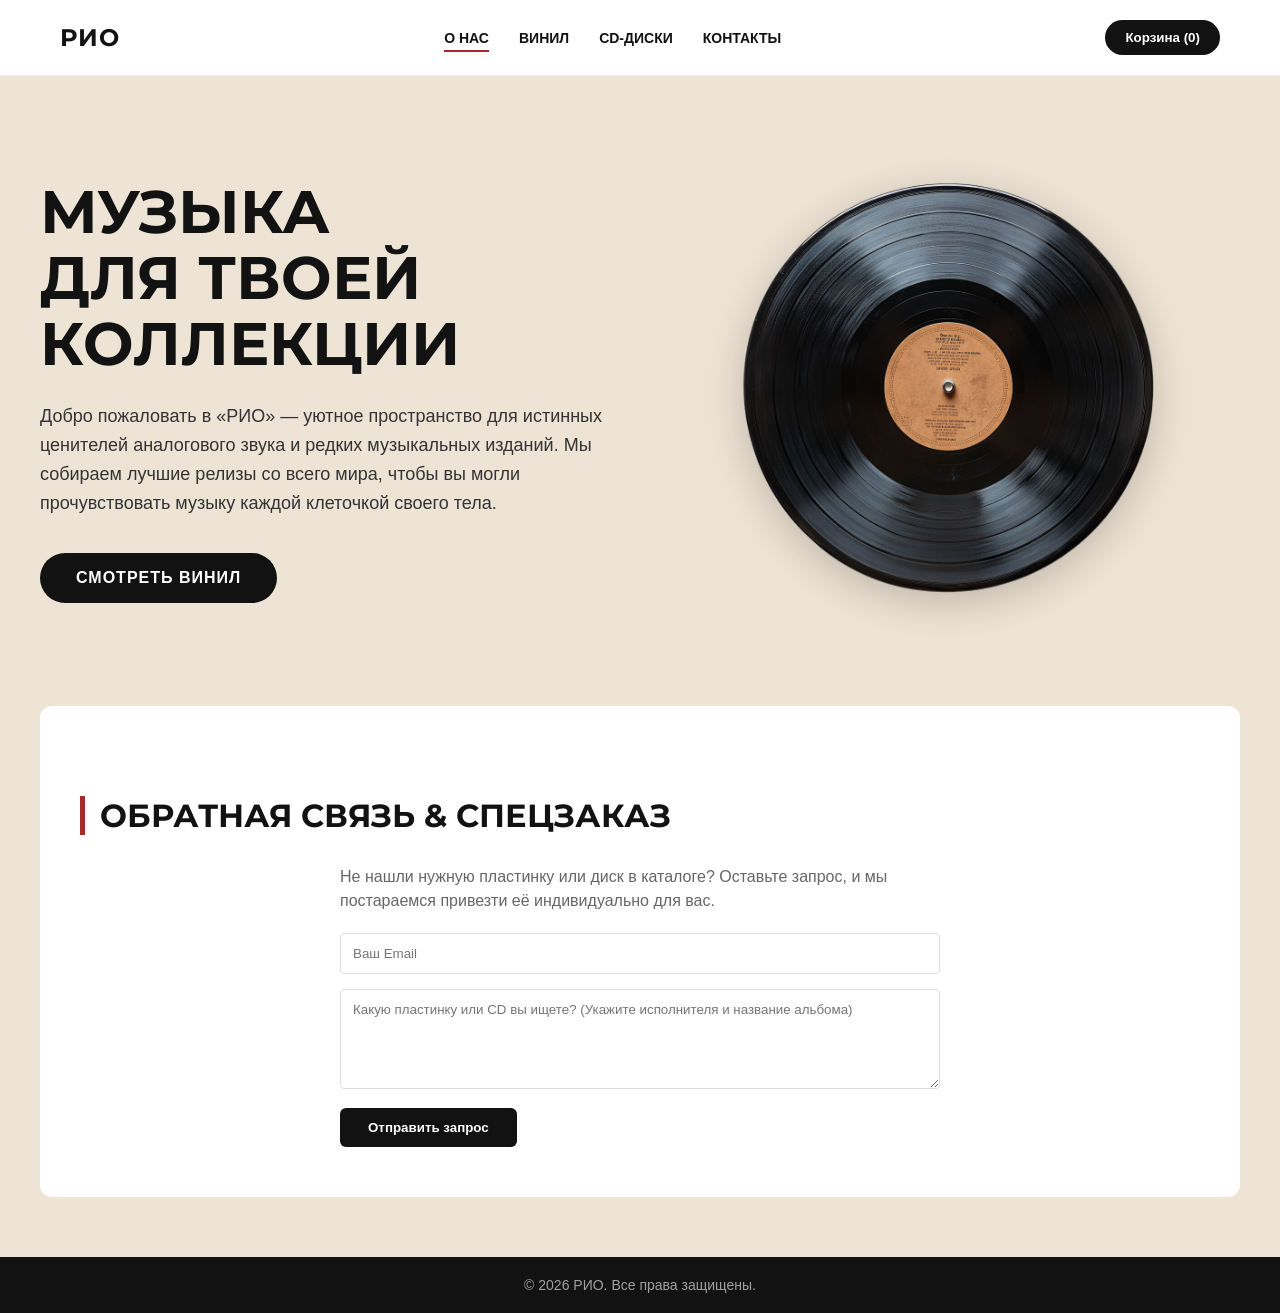
==== index.html @ 832f5e19 "Add files via upload" ====
<!DOCTYPE html>
<html lang="ru">
<head>
    <meta charset="UTF-8">
    <meta name="viewport" content="width=device-width, initial-scale=1.0">
    <title>РИО | О нас</title>
    <link rel="stylesheet" href="style.css">
</head>
<body class="page">
    <header class="header">
        <div class="header__container container">
            <a href="index.html" class="header__logo">РИО</a>
            <nav class="header__nav">
                <ul class="header__list">
                    <li><a href="index.html" class="header__link header__link--active">О нас</a></li>
                    <li><a href="vinyl.html" class="header__link">Винил</a></li>
                    <li><a href="cds.html" class="header__link">CD-диски</a></li>
                    <li><a href="contacts.html" class="header__link">Контакты</a></li>
                </ul>
            </nav>
            <button class="header__cart-btn" id="cart-open-btn">
                Корзина (<span id="cart-counter">0</span>)
            </button>
        </div>
    </header>

    <main>
        <section class="hero container">
            <div class="hero__content">
                <h1 class="hero__title">Музыка <br> Для твоей <br> коллекции</h1>
                <p class="hero__text">
                    Добро пожаловать в «РИО» — уютное пространство для истинных ценителей аналогового звука и редких музыкальных изданий. 
                    Мы собираем лучшие релизы со всего мира, чтобы вы могли прочувствовать музыку каждой клеточкой своего тела.
                </p>
                <a href="vinyl.html" class="btn btn--hero">Смотреть винил</a>
            </div>
            <div class="hero__visual">
                <img src="hero-vinyl.png" alt="Vinyl" class="hero__img">
            </div>
        </section>

        <section class="feedback container">
            <h2 class="section-title">Обратная связь & Спецзаказ</h2>
            <div class="feedback__wrapper">
                <p class="feedback__descr">Не нашли нужную пластинку или диск в каталоге? Оставьте запрос, и мы постараемся привезти её индивидуально для вас.</p>
                <form class="feedback-form" id="feedback-form">
                    <input type="email" placeholder="Ваш Email" class="feedback-form__input" required>
                    <textarea placeholder="Какую пластинку или CD вы ищете? (Укажите исполнителя и название альбома)" class="feedback-form__input feedback-form__textarea" required></textarea>
                    <button type="submit" class="btn">Отправить запрос</button>
                </form>
            </div>
        </section>
    </main>

    <div class="modal" id="cart-modal">
        <div class="modal__content">
            <button class="modal__close" id="cart-close-btn">&times;</button>
            <h2 class="modal__title">Ваша корзина</h2>
            <div class="modal__items" id="modal-items-list"></div>
            <div class="modal__total">Итого: <span id="modal-total-price">0</span> ₽</div>
            
            <form class="order-form" id="order-form">
                <h3 class="order-form__title">Оформление заказа</h3>
                <div class="order-form__group">
                    <label>Как заберете?</label>
                    <select id="delivery-select" class="order-form__input">
                        <option value="delivery">Доставка курьером</option>
                        <option value="pickup">Самовывоз (Социалистическая, 52)</option>
                    </select>
                </div>
                <div id="address-block">
                    <input type="text" placeholder="Укажите адрес доставки" class="order-form__input" id="address-input" required>
                </div>
                <div id="pickup-block" style="display: none;">
                    <p class="order-form__hint">Заказ будет ждать вас на кассе сегодня с 10:00 до 21:00.</p>
                </div>
                <button type="submit" class="btn btn--wide">Оплатить заказ</button>
            </form>
        </div>
    </div>

    <footer class="footer">
        <div class="container">© 2026 РИО. Все права защищены.</div>
    </footer>

    <script src="script.js"></script>
</body>
</html>
---- style.css ----
@import url('https://fonts.googleapis.com/css2?family=Montserrat:wght@700;800&family=Segoe+UI:wght@400;600&display=swap');

:root {
    --primary: #121212;
    --accent: #a52a2a;
    --bg: #eee4d5;
    --white: #ffffff;
    --gray: #666;
    --font-heading: 'Montserrat', 'Georgia', serif;
}

* { box-sizing: border-box; margin: 0; padding: 0; scroll-behavior: smooth; }

body { font-family: 'Segoe UI', sans-serif; background: var(--bg); color: var(--primary); display: flex; flex-direction: column; min-height: 100vh; }

main {flex-grow: 1;
}
/* Применение нового шрифта к заголовкам */
h1, h2, h3, .header__logo { font-family: var(--font-heading); }

.container { max-width: 1200px; margin: 0 auto; padding: 0 20px; }

/* Header */
.header { background: var(--white); padding: 20px 0; border-bottom: 1px solid #eee; position: sticky; top: 0; z-index: 100; }
.header__container { display: flex; justify-content: space-between; align-items: center; }
.header__logo { font-size: 24px; font-weight: bold; text-decoration: none; color: var(--primary); letter-spacing: 1px; }
.header__list { display: flex; list-style: none; gap: 30px; }
.header__link { text-decoration: none; color: var(--primary); font-size: 14px; text-transform: uppercase; font-weight: 600; padding-bottom: 4px; }
.header__link--active { border-bottom: 2px solid var(--accent); }

/* Скругление кнопки корзины */
.header__cart-btn { background: var(--primary); color: #fff; border: none; padding: 10px 20px; cursor: pointer; transition: 0.3s; border-radius: 20px; font-weight: 600; }
.header__cart-btn:hover { background: var(--accent); }

/* Hero */
.hero { display: flex; align-items: center; min-height: 70vh; padding: 50px 0; gap: 40px; }
.hero__content { flex: 1; }
.hero__title { font-size: 60px; line-height: 1.1; margin-bottom: 25px; text-transform: uppercase; }
.hero__text { font-size: 18px; line-height: 1.6; margin-bottom: 35px; color: #333; }
.hero__visual { flex: 1; text-align: center; }
.hero__img { width: 80%; animation: rotate 20s linear infinite; filter: drop-shadow(0 10px 20px rgba(0,0,0,0.2)); }

@keyframes rotate { from { transform: rotate(0deg); } to { transform: rotate(360deg); } }

/* Кнопки со скруглениями */
.btn { display: inline-block; padding: 12px 28px; background: var(--primary); color: #fff; text-decoration: none; border: none; cursor: pointer; text-align: center; border-radius: 6px; transition: 0.3s; font-weight: 600; }
.btn:hover { background: var(--accent); }
.btn--wide { width: 100%; border-radius: 4px; }

/* Особая кнопка для первого экрана: круглее и с отступами */
.btn--hero { padding: 16px 36px; border-radius: 30px; font-size: 16px; text-transform: uppercase; letter-spacing: 1px; }

/* Catalog */
.section-title { margin: 40px 0 30px; font-size: 32px; border-left: 5px solid var(--accent); padding-left: 15px; text-transform: uppercase; }
.catalog__grid { display: grid; grid-template-columns: repeat(auto-fill, minmax(220px, 1fr)); gap: 25px; margin-bottom: 60px; }

.product-card { background: var(--white); padding: 15px; transition: 0.3s; border: 1px solid #f0f0f0; border-radius: 8px; display: flex; flex-direction: column; }
.product-card:hover { transform: translateY(-5px); box-shadow: 0 10px 20px rgba(0,0,0,0.05); }
.product-card__img { width: 100%; aspect-ratio: 1/1; object-fit: cover; margin-bottom: 15px; border-radius: 4px; }
.product-card__title { font-size: 16px; margin-bottom: 10px; height: 40px; overflow: hidden; font-family: sans-serif; font-weight: 600; }
.product-card__price { font-weight: bold; color: var(--accent); margin-bottom: 15px; font-size: 18px; margin-top: auto; }

/* Модальное окно и стили элементов корзины с крестиком удаления */
.modal { position: fixed; top: 0; left: 0; width: 100%; height: 100%; background: rgba(0,0,0,0.8); z-index: 1000; display: none; align-items: center; justify-content: center; }
.modal--active { display: flex; }
.modal__content { background: var(--white); padding: 40px; width: 90%; max-width: 500px; max-height: 90vh; overflow-y: auto; position: relative; border-radius: 12px; }
.modal__close { position: absolute; top: 15px; right: 15px; font-size: 30px; border: none; background: none; cursor: pointer; }
.modal__items { margin: 20px 0; border-top: 1px solid #eee; padding-top: 10px; }
.modal__total { font-size: 20px; font-weight: bold; text-align: right; margin-bottom: 20px; font-family: var(--font-heading); }

.cart-item { display: flex; justify-content: space-between; align-items: center; margin-bottom: 10px; padding-bottom: 10px; border-bottom: 1px dashed #eee; }
.cart-item__remove { background: none; border: none; color: var(--accent); cursor: pointer; font-weight: bold; font-size: 16px; margin-left: 10px; line-height: 1; }
.cart-item__remove:hover { color: #000; }

/* Формы */
.order-form { background: #f9f9f9; padding: 20px; border-radius: 8px; }
.order-form__input { width: 100%; padding: 12px; margin: 10px 0; border: 1px solid #ddd; border-radius: 4px; }
.order-form__hint { font-size: 12px; color: var(--gray); }

/* Форма обратной связи на главной */
.feedback { background: var(--white); padding: 50px 40px; border-radius: 12px; margin-bottom: 60px; }
.feedback__wrapper { max-width: 600px; margin: 0 auto; }
.feedback__descr { margin-bottom: 20px; color: var(--gray); line-height: 1.5; }
.feedback-form__input { width: 100%; padding: 12px; margin-bottom: 15px; border: 1px solid #ddd; border-radius: 4px; font-family: inherit; }
.feedback-form__textarea { min-height: 100px; resize: vertical; }

/* Контакты */
.contacts__grid { display: grid; grid-template-columns: 1fr 1fr; gap: 50px; margin-bottom: 80px; }
.contacts__info p { margin-bottom: 15px; font-size: 16px; }

.footer { background: var(--primary); color: rgba(255,255,255,0.6); padding: 20px 0; font-size: 14px; text-align: center; }

@media (max-width: 768px) {
    .hero { flex-direction: column; text-align: center; }
    .contacts__grid { grid-template-columns: 1fr; }
    .feedback { padding: 30px 20px; }
}
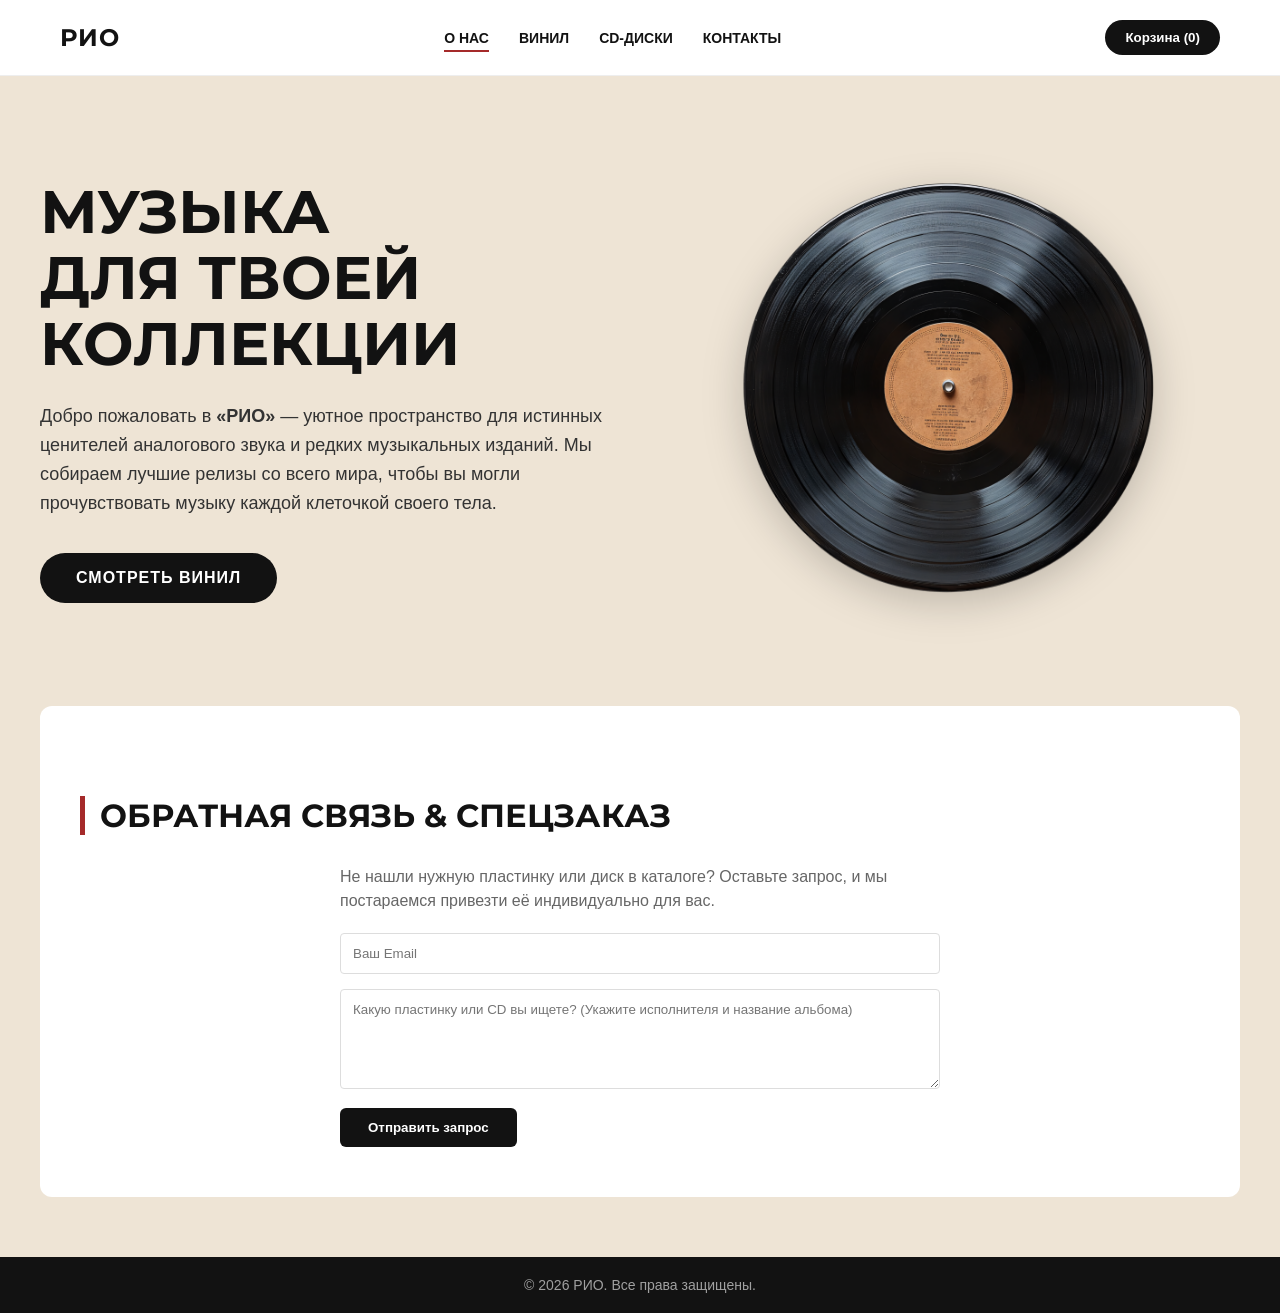
==== commit 76307b5b: "update index.html" ====
--- a/index.html
+++ b/index.html
@@ -29,7 +29,7 @@
             <div class="hero__content">
                 <h1 class="hero__title">Музыка <br> Для твоей <br> коллекции</h1>
                 <p class="hero__text">
-                    Добро пожаловать в «РИО» — уютное пространство для истинных ценителей аналогового звука и редких музыкальных изданий. 
+                    Добро пожаловать в <b>«РИО»</b> — уютное пространство для истинных ценителей аналогового звука и редких музыкальных изданий. 
                     Мы собираем лучшие релизы со всего мира, чтобы вы могли прочувствовать музыку каждой клеточкой своего тела.
                 </p>
                 <a href="vinyl.html" class="btn btn--hero">Смотреть винил</a>
